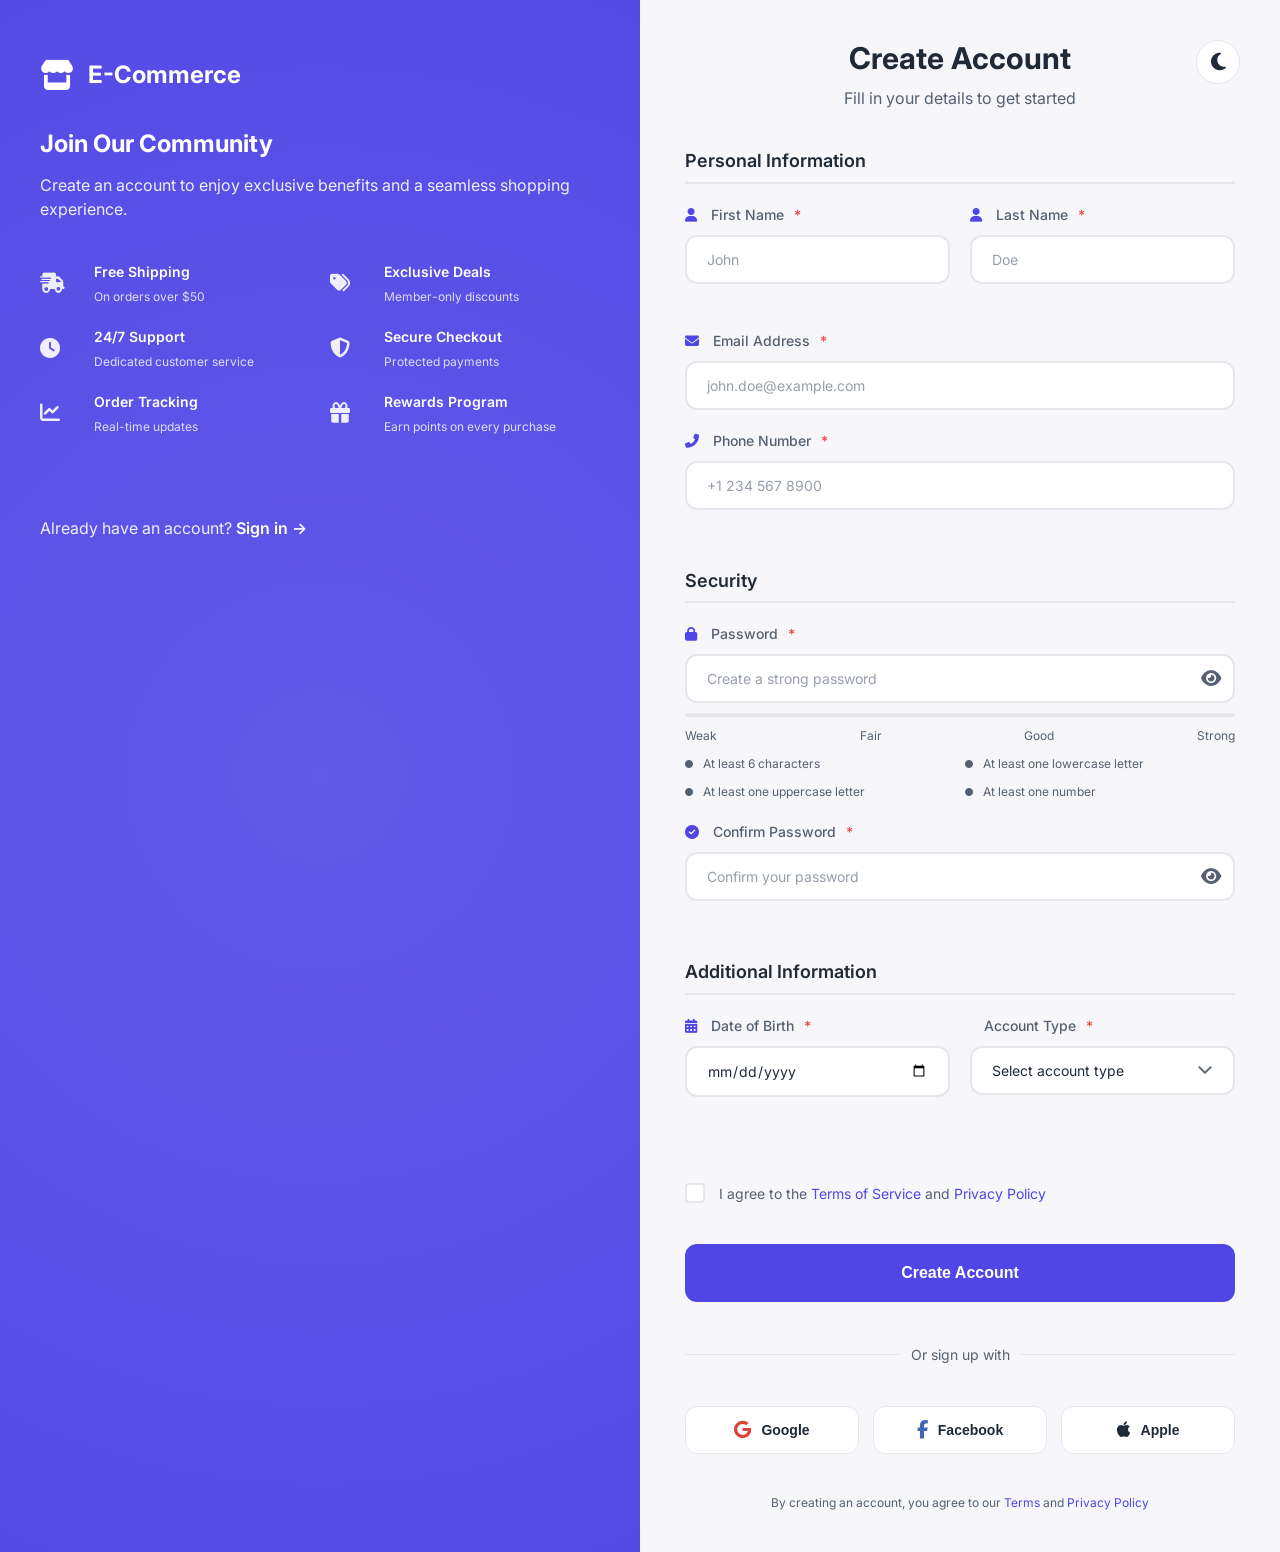
==== FrontEnd/register.html @ 22abdd6b "create register page" ====
<!doctype html>
<html lang="en">
  <head>
    <meta charset="UTF-8" />
    <meta name="viewport" content="width=device-width, initial-scale=1.0" />
    <meta
      name="description"
      content="Create your account - E-Commerce Platform"
    />
    <meta
      name="theme-color"
      content="#4f46e5"
      media="(prefers-color-scheme: light)"
    />
    <meta
      name="theme-color"
      content="#0b1220"
      media="(prefers-color-scheme: dark)"
    />
    <title>Create Account | E-Commerce Platform</title>
    <link rel="stylesheet" href="css/normalize.css" />
    <link rel="stylesheet" href="css/register.css" />
    <link
      href="https://fonts.googleapis.com/css2?family=Inter:wght@300;400;500;600;700;800&display=swap"
      rel="stylesheet"
    />
    <link
      rel="stylesheet"
      href="https://cdnjs.cloudflare.com/ajax/libs/font-awesome/6.4.0/css/all.min.css"
    />

    <!-- Prevent flash of incorrect theme -->
    <script>
      (function () {
        const savedTheme = localStorage.getItem("theme");
        if (savedTheme === "dark") {
          document.documentElement.setAttribute("data-theme", "dark");
        } else if (savedTheme === "light") {
          document.documentElement.removeAttribute("data-theme");
        } else if (window.matchMedia("(prefers-color-scheme: dark)").matches) {
          document.documentElement.setAttribute("data-theme", "dark");
        }
      })();
    </script>
  </head>
  <body>
    <!-- Main Container -->
    <main class="register-container">
      <!-- Hero Section (Left Side) -->
      <section class="register-hero" aria-label="Registration Benefits">
        <div class="hero-content">
          <div class="brand">
            <i class="fas fa-store" aria-hidden="true"></i>
            <h1>E-Commerce</h1>
          </div>

          <article class="benefits">
            <h2>Join Our Community</h2>
            <p>
              Create an account to enjoy exclusive benefits and a seamless
              shopping experience.
            </p>

            <ul class="benefits-list">
              <li>
                <i class="fas fa-truck-fast" aria-hidden="true"></i>
                <div>
                  <strong>Free Shipping</strong>
                  <span>On orders over $50</span>
                </div>
              </li>
              <li>
                <i class="fas fa-tags" aria-hidden="true"></i>
                <div>
                  <strong>Exclusive Deals</strong>
                  <span>Member-only discounts</span>
                </div>
              </li>
              <li>
                <i class="fas fa-clock" aria-hidden="true"></i>
                <div>
                  <strong>24/7 Support</strong>
                  <span>Dedicated customer service</span>
                </div>
              </li>
              <li>
                <i class="fas fa-shield-alt" aria-hidden="true"></i>
                <div>
                  <strong>Secure Checkout</strong>
                  <span>Protected payments</span>
                </div>
              </li>
              <li>
                <i class="fas fa-chart-line" aria-hidden="true"></i>
                <div>
                  <strong>Order Tracking</strong>
                  <span>Real-time updates</span>
                </div>
              </li>
              <li>
                <i class="fas fa-gift" aria-hidden="true"></i>
                <div>
                  <strong>Rewards Program</strong>
                  <span>Earn points on every purchase</span>
                </div>
              </li>
            </ul>
          </article>

          <footer class="hero-footer">
            <p>Already have an account? <a href="index.html">Sign in →</a></p>
          </footer>
        </div>
      </section>

      <!-- Registration Form Section (Right Side) -->
      <section class="register-form-section" aria-label="Registration Form">
        <!-- Theme Toggle Button -->
        <div class="theme-toggle">
          <button
            class="theme-btn"
            id="themeToggle"
            aria-label="Toggle dark mode"
          >
            <i class="fas fa-moon" id="themeIcon"></i>
          </button>
        </div>

        <div class="form-container">
          <header class="form-header">
            <h2>Create Account</h2>
            <p>Fill in your details to get started</p>
          </header>

          <form id="registerForm" class="register-form" novalidate>
            <!-- Personal Information Fieldset -->
            <fieldset class="form-fieldset">
              <legend>Personal Information</legend>

              <div class="form-row">
                <div class="form-group">
                  <label for="firstName">
                    <i class="fas fa-user" aria-hidden="true"></i>
                    First Name
                    <span class="required-star">*</span>
                  </label>
                  <input
                    type="text"
                    id="firstName"
                    name="firstName"
                    placeholder="John"
                    autocomplete="given-name"
                    required
                  />
                  <span class="error-message" id="firstNameError"></span>
                </div>

                <div class="form-group">
                  <label for="lastName">
                    <i class="fas fa-user" aria-hidden="true"></i>
                    Last Name
                    <span class="required-star">*</span>
                  </label>
                  <input
                    type="text"
                    id="lastName"
                    name="lastName"
                    placeholder="Doe"
                    autocomplete="family-name"
                    required
                  />
                  <span class="error-message" id="lastNameError"></span>
                </div>
              </div>

              <div class="form-group">
                <label for="email">
                  <i class="fas fa-envelope" aria-hidden="true"></i>
                  Email Address
                  <span class="required-star">*</span>
                </label>
                <input
                  type="email"
                  id="email"
                  name="email"
                  placeholder="john.doe@example.com"
                  autocomplete="email"
                  required
                />
                <span class="error-message" id="emailError"></span>
              </div>

              <div class="form-group">
                <label for="phone">
                  <i class="fas fa-phone-alt" aria-hidden="true"></i>
                  Phone Number
                  <span class="required-star">*</span>
                </label>
                <input
                  type="tel"
                  id="phone"
                  name="phone"
                  placeholder="+1 234 567 8900"
                  autocomplete="tel"
                  required
                />
                <span class="error-message" id="phoneError"></span>
              </div>
            </fieldset>

            <!-- Security Fieldset -->
            <fieldset class="form-fieldset">
              <legend>Security</legend>

              <div class="form-group">
                <label for="password">
                  <i class="fas fa-lock" aria-hidden="true"></i>
                  Password
                  <span class="required-star">*</span>
                </label>
                <div class="input-wrapper">
                  <input
                    type="password"
                    id="password"
                    name="password"
                    placeholder="Create a strong password"
                    autocomplete="new-password"
                    required
                  />
                  <button
                    type="button"
                    class="toggle-password"
                    data-target="password"
                    aria-label="Toggle password visibility"
                  >
                    <i class="fas fa-eye"></i>
                  </button>
                </div>
                <span class="error-message" id="passwordError"></span>

                <!-- Password Strength Meter -->
                <div class="password-strength" id="passwordStrength">
                  <div class="strength-meter">
                    <div class="strength-bar" id="strengthBar"></div>
                  </div>
                  <div class="strength-labels">
                    <span>Weak</span>
                    <span>Fair</span>
                    <span>Good</span>
                    <span>Strong</span>
                  </div>
                </div>

                <!-- Password Requirements -->
                <ul class="password-requirements">
                  <li id="reqLength">
                    <i class="fas fa-circle"></i>
                    <span>At least 6 characters</span>
                  </li>
                  <li id="reqLowercase">
                    <i class="fas fa-circle"></i>
                    <span>At least one lowercase letter</span>
                  </li>
                  <li id="reqUppercase">
                    <i class="fas fa-circle"></i>
                    <span>At least one uppercase letter</span>
                  </li>
                  <li id="reqNumber">
                    <i class="fas fa-circle"></i>
                    <span>At least one number</span>
                  </li>
                </ul>
              </div>

              <div class="form-group">
                <label for="confirmPassword">
                  <i class="fas fa-check-circle" aria-hidden="true"></i>
                  Confirm Password
                  <span class="required-star">*</span>
                </label>
                <div class="input-wrapper">
                  <input
                    type="password"
                    id="confirmPassword"
                    name="confirmPassword"
                    placeholder="Confirm your password"
                    autocomplete="off"
                    required
                  />
                  <button
                    type="button"
                    class="toggle-password"
                    data-target="confirmPassword"
                    aria-label="Toggle password visibility"
                  >
                    <i class="fas fa-eye"></i>
                  </button>
                </div>
                <span class="error-message" id="confirmPasswordError"></span>
              </div>
            </fieldset>

            <!-- Additional Information Fieldset -->
            <fieldset class="form-fieldset">
              <legend>Additional Information</legend>

              <div class="form-row">
                <div class="form-group">
                  <label for="dateOfBirth">
                    <i class="fas fa-calendar-alt" aria-hidden="true"></i>
                    Date of Birth
                    <span class="required-star">*</span>
                  </label>
                  <input
                    type="date"
                    id="dateOfBirth"
                    name="dateOfBirth"
                    required
                  />
                  <span class="error-message" id="dateOfBirthError"></span>
                </div>

                <div class="form-group">
                  <label for="role">
                    <i class="fas fa-badge" aria-hidden="true"></i>
                    Account Type
                    <span class="required-star">*</span>
                  </label>
                  <select id="role" name="role" required>
                    <option value="" disabled selected>
                      Select account type
                    </option>
                    <option value="Customer">👤 Customer</option>
                    <option value="Seller">🏪 Seller</option>
                  </select>
                  <span class="error-message" id="roleError"></span>
                </div>
              </div>
            </fieldset>

            <!-- Terms and Conditions -->
            <div class="terms-group">
              <label class="checkbox-label">
                <input type="checkbox" id="termsCheckbox" required />
                <span class="checkmark"></span>
                <span
                  >I agree to the
                  <a href="#" target="_blank">Terms of Service</a> and
                  <a href="#" target="_blank">Privacy Policy</a></span
                >
              </label>
              <span class="error-message" id="termsError"></span>
            </div>

            <!-- Submit Button -->
            <button type="submit" class="register-btn" id="registerBtn">
              <span class="btn-text">Create Account</span>
              <span class="btn-loader" style="display: none">
                <i class="fas fa-spinner fa-spin"></i>
              </span>
            </button>
          </form>

          <!-- Social Registration -->
          <div class="social-registration">
            <div class="divider">
              <span>Or sign up with</span>
            </div>
            <div class="social-buttons">
              <button
                type="button"
                class="social-btn google-btn"
                aria-label="Sign up with Google"
              >
                <i class="fab fa-google"></i>
                Google
              </button>
              <button
                type="button"
                class="social-btn facebook-btn"
                aria-label="Sign up with Facebook"
              >
                <i class="fab fa-facebook-f"></i>
                Facebook
              </button>
              <button
                type="button"
                class="social-btn apple-btn"
                aria-label="Sign up with Apple"
              >
                <i class="fab fa-apple"></i>
                Apple
              </button>
            </div>
          </div>

          <footer class="form-footer">
            <p>
              By creating an account, you agree to our <a href="#">Terms</a> and
              <a href="#">Privacy Policy</a>
            </p>
          </footer>
        </div>
      </section>
    </main>

    <!-- Toast Notification -->
    <div class="toast" id="toast" role="alert" aria-live="polite">
      <div class="toast-content">
        <i class="fas" aria-hidden="true"></i>
        <span id="toastMessage"></span>
      </div>
    </div>

    <!-- JavaScript Files -->
    <script type="module" src="js/components/register.js"></script>
    <script type="module" src="js/main.js"></script>
  </body>
</html>
---- FrontEnd/css/register.css ----
:root {
  /* Palette */
  --bg: #f7f7fb; /* Page background */
  --card: #ffffff; /* Card/surface background */
  --text: #1f2937; /* Primary text */
  --muted: #556072; /* Secondary text */
  --accent: #4f46e5; /* Brand/link accent (indigo) */
  --accent-2: #22c55e; /* Secondary accent (green) */
  --line: #e5e7eb; /* Hairline borders */
  /* Shape & depth */
  --radius: 16px; /* Global corner rounding */
  --shadow: 0 10px 30px rgba(0, 0, 0, 0.08); /* Soft elevation */
  /* Spacing scale */
  --space-1: 6px;
  --space-2: 10px;
  --space-3: 14px;
  --space-4: 20px;
  --space-5: 28px;
  --space-6: 40px;
  /* Layout cap */
  --maxw: 1100px; /* Readable line length */
  /* Typography */
  --font-family:
    "Inter", -apple-system, BlinkMacSystemFont, "Segoe UI", sans-serif;
  --font-size-xs: 0.75rem;
  --font-size-sm: 0.875rem;
  --font-size-base: 1rem;
  --font-size-lg: 1.125rem;
  --font-size-xl: 1.25rem;
  --font-size-2xl: 1.5rem;
  --font-size-3xl: 1.875rem;
  --font-size-4xl: 2.25rem;
  /* Transitions */
  --transition-fast: 150ms ease-in-out;
  --transition-base: 300ms ease-in-out;
  --transition-slow: 500ms ease-in-out;
  /* Z-indices */
  --z-dropdown: 1000;
  --z-sticky: 1020;
  --z-fixed: 1030;
  --z-modal: 1050;
  --z-toast: 1080;
}

:root[data-theme=dark] {
  /* Palette */
  --bg: #0b1220; /* Page background */
  --card: #0f172a; /* Card/surface background */
  --text: #e5e7eb; /* Primary text */
  --muted: #9ca3af; /* Secondary text */
  --accent: #8b93f9; /* Brand/link accent (indigo) */
  --accent-2: #34d399; /* Secondary accent (green) */
  --line: #1f2a44; /* Hairline borders */
  /* Shape & depth */
  --shadow: none; /* Reduce glow on dark surfaces */
}

:root {
  /* Palette */
  --bg: #f7f7fb; /* Page background */
  --card: #ffffff; /* Card/surface background */
  --text: #1f2937; /* Primary text */
  --muted: #556072; /* Secondary text */
  --accent: #4f46e5; /* Brand/link accent (indigo) */
  --accent-2: #22c55e; /* Secondary accent (green) */
  --line: #e5e7eb; /* Hairline borders */
  /* Shape & depth */
  --radius: 16px; /* Global corner rounding */
  --shadow: 0 10px 30px rgba(0, 0, 0, 0.08); /* Soft elevation */
  /* Spacing scale */
  --space-1: 6px;
  --space-2: 10px;
  --space-3: 14px;
  --space-4: 20px;
  --space-5: 28px;
  --space-6: 40px;
  /* Layout cap */
  --maxw: 1100px; /* Readable line length */
  /* Typography */
  --font-family:
    "Inter", -apple-system, BlinkMacSystemFont, "Segoe UI", sans-serif;
  --font-size-xs: 0.75rem;
  --font-size-sm: 0.875rem;
  --font-size-base: 1rem;
  --font-size-lg: 1.125rem;
  --font-size-xl: 1.25rem;
  --font-size-2xl: 1.5rem;
  --font-size-3xl: 1.875rem;
  --font-size-4xl: 2.25rem;
  /* Transitions */
  --transition-fast: 150ms ease-in-out;
  --transition-base: 300ms ease-in-out;
  --transition-slow: 500ms ease-in-out;
  /* Z-indices */
  --z-dropdown: 1000;
  --z-sticky: 1020;
  --z-fixed: 1030;
  --z-modal: 1050;
  --z-toast: 1080;
}

:root[data-theme=dark] {
  /* Palette */
  --bg: #0b1220; /* Page background */
  --card: #0f172a; /* Card/surface background */
  --text: #e5e7eb; /* Primary text */
  --muted: #9ca3af; /* Secondary text */
  --accent: #8b93f9; /* Brand/link accent (indigo) */
  --accent-2: #34d399; /* Secondary accent (green) */
  --line: #1f2a44; /* Hairline borders */
  /* Shape & depth */
  --shadow: none; /* Reduce glow on dark surfaces */
}

* {
  margin: 0;
  padding: 0;
  box-sizing: border-box;
}

html {
  font-size: 16px;
  scroll-behavior: smooth;
}

body {
  font-family: var(--font-family);
  font-size: var(--font-size-base);
  line-height: 1.5;
  background: var(--bg);
  color: var(--text);
  transition: background var(--transition-base), color var(--transition-base);
}

:focus-visible {
  outline: 2px solid var(--accent);
  outline-offset: 2px;
  border-radius: calc(var(--radius) * 0.25);
}

::selection {
  background: rgba(var(--accent), 0.2);
  color: var(--accent);
}

::-moz-selection {
  background: rgba(var(--accent), 0.2);
  color: var(--accent);
}

::-webkit-scrollbar {
  width: 10px;
  height: 10px;
}

::-webkit-scrollbar-track {
  background: var(--line);
}

::-webkit-scrollbar-thumb {
  background: var(--muted);
  border-radius: 9999px;
}
::-webkit-scrollbar-thumb:hover {
  filter: brightness(0.9);
}

.container {
  max-width: var(--maxw);
  margin: 0 auto;
  padding: 0 var(--space-4);
}

.text-center {
  text-align: center;
}

.text-left {
  text-align: left;
}

.text-right {
  text-align: right;
}

.mt-1 {
  margin-top: calc(var(--space-4) * 1);
}

.mb-1 {
  margin-bottom: calc(var(--space-4) * 1);
}

.ml-1 {
  margin-left: calc(var(--space-4) * 1);
}

.mr-1 {
  margin-right: calc(var(--space-4) * 1);
}

.mx-1 {
  margin-left: calc(var(--space-4) * 1);
  margin-right: calc(var(--space-4) * 1);
}

.my-1 {
  margin-top: calc(var(--space-4) * 1);
  margin-bottom: calc(var(--space-4) * 1);
}

.mt-2 {
  margin-top: calc(var(--space-4) * 2);
}

.mb-2 {
  margin-bottom: calc(var(--space-4) * 2);
}

.ml-2 {
  margin-left: calc(var(--space-4) * 2);
}

.mr-2 {
  margin-right: calc(var(--space-4) * 2);
}

.mx-2 {
  margin-left: calc(var(--space-4) * 2);
  margin-right: calc(var(--space-4) * 2);
}

.my-2 {
  margin-top: calc(var(--space-4) * 2);
  margin-bottom: calc(var(--space-4) * 2);
}

.mt-3 {
  margin-top: calc(var(--space-4) * 3);
}

.mb-3 {
  margin-bottom: calc(var(--space-4) * 3);
}

.ml-3 {
  margin-left: calc(var(--space-4) * 3);
}

.mr-3 {
  margin-right: calc(var(--space-4) * 3);
}

.mx-3 {
  margin-left: calc(var(--space-4) * 3);
  margin-right: calc(var(--space-4) * 3);
}

.my-3 {
  margin-top: calc(var(--space-4) * 3);
  margin-bottom: calc(var(--space-4) * 3);
}

.mt-4 {
  margin-top: calc(var(--space-4) * 4);
}

.mb-4 {
  margin-bottom: calc(var(--space-4) * 4);
}

.ml-4 {
  margin-left: calc(var(--space-4) * 4);
}

.mr-4 {
  margin-right: calc(var(--space-4) * 4);
}

.mx-4 {
  margin-left: calc(var(--space-4) * 4);
  margin-right: calc(var(--space-4) * 4);
}

.my-4 {
  margin-top: calc(var(--space-4) * 4);
  margin-bottom: calc(var(--space-4) * 4);
}

.mt-5 {
  margin-top: calc(var(--space-4) * 5);
}

.mb-5 {
  margin-bottom: calc(var(--space-4) * 5);
}

.ml-5 {
  margin-left: calc(var(--space-4) * 5);
}

.mr-5 {
  margin-right: calc(var(--space-4) * 5);
}

.mx-5 {
  margin-left: calc(var(--space-4) * 5);
  margin-right: calc(var(--space-4) * 5);
}

.my-5 {
  margin-top: calc(var(--space-4) * 5);
  margin-bottom: calc(var(--space-4) * 5);
}

.mt-6 {
  margin-top: calc(var(--space-4) * 6);
}

.mb-6 {
  margin-bottom: calc(var(--space-4) * 6);
}

.ml-6 {
  margin-left: calc(var(--space-4) * 6);
}

.mr-6 {
  margin-right: calc(var(--space-4) * 6);
}

.mx-6 {
  margin-left: calc(var(--space-4) * 6);
  margin-right: calc(var(--space-4) * 6);
}

.my-6 {
  margin-top: calc(var(--space-4) * 6);
  margin-bottom: calc(var(--space-4) * 6);
}

.mt-8 {
  margin-top: calc(var(--space-4) * 8);
}

.mb-8 {
  margin-bottom: calc(var(--space-4) * 8);
}

.ml-8 {
  margin-left: calc(var(--space-4) * 8);
}

.mr-8 {
  margin-right: calc(var(--space-4) * 8);
}

.mx-8 {
  margin-left: calc(var(--space-4) * 8);
  margin-right: calc(var(--space-4) * 8);
}

.my-8 {
  margin-top: calc(var(--space-4) * 8);
  margin-bottom: calc(var(--space-4) * 8);
}

.mt-10 {
  margin-top: calc(var(--space-4) * 10);
}

.mb-10 {
  margin-bottom: calc(var(--space-4) * 10);
}

.ml-10 {
  margin-left: calc(var(--space-4) * 10);
}

.mr-10 {
  margin-right: calc(var(--space-4) * 10);
}

.mx-10 {
  margin-left: calc(var(--space-4) * 10);
  margin-right: calc(var(--space-4) * 10);
}

.my-10 {
  margin-top: calc(var(--space-4) * 10);
  margin-bottom: calc(var(--space-4) * 10);
}

.mt-12 {
  margin-top: calc(var(--space-4) * 12);
}

.mb-12 {
  margin-bottom: calc(var(--space-4) * 12);
}

.ml-12 {
  margin-left: calc(var(--space-4) * 12);
}

.mr-12 {
  margin-right: calc(var(--space-4) * 12);
}

.mx-12 {
  margin-left: calc(var(--space-4) * 12);
  margin-right: calc(var(--space-4) * 12);
}

.my-12 {
  margin-top: calc(var(--space-4) * 12);
  margin-bottom: calc(var(--space-4) * 12);
}

.pt-1 {
  padding-top: calc(var(--space-4) * 1);
}

.pb-1 {
  padding-bottom: calc(var(--space-4) * 1);
}

.pl-1 {
  padding-left: calc(var(--space-4) * 1);
}

.pr-1 {
  padding-right: calc(var(--space-4) * 1);
}

.px-1 {
  padding-left: calc(var(--space-4) * 1);
  padding-right: calc(var(--space-4) * 1);
}

.py-1 {
  padding-top: calc(var(--space-4) * 1);
  padding-bottom: calc(var(--space-4) * 1);
}

.pt-2 {
  padding-top: calc(var(--space-4) * 2);
}

.pb-2 {
  padding-bottom: calc(var(--space-4) * 2);
}

.pl-2 {
  padding-left: calc(var(--space-4) * 2);
}

.pr-2 {
  padding-right: calc(var(--space-4) * 2);
}

.px-2 {
  padding-left: calc(var(--space-4) * 2);
  padding-right: calc(var(--space-4) * 2);
}

.py-2 {
  padding-top: calc(var(--space-4) * 2);
  padding-bottom: calc(var(--space-4) * 2);
}

.pt-3 {
  padding-top: calc(var(--space-4) * 3);
}

.pb-3 {
  padding-bottom: calc(var(--space-4) * 3);
}

.pl-3 {
  padding-left: calc(var(--space-4) * 3);
}

.pr-3 {
  padding-right: calc(var(--space-4) * 3);
}

.px-3 {
  padding-left: calc(var(--space-4) * 3);
  padding-right: calc(var(--space-4) * 3);
}

.py-3 {
  padding-top: calc(var(--space-4) * 3);
  padding-bottom: calc(var(--space-4) * 3);
}

.pt-4 {
  padding-top: calc(var(--space-4) * 4);
}

.pb-4 {
  padding-bottom: calc(var(--space-4) * 4);
}

.pl-4 {
  padding-left: calc(var(--space-4) * 4);
}

.pr-4 {
  padding-right: calc(var(--space-4) * 4);
}

.px-4 {
  padding-left: calc(var(--space-4) * 4);
  padding-right: calc(var(--space-4) * 4);
}

.py-4 {
  padding-top: calc(var(--space-4) * 4);
  padding-bottom: calc(var(--space-4) * 4);
}

.pt-5 {
  padding-top: calc(var(--space-4) * 5);
}

.pb-5 {
  padding-bottom: calc(var(--space-4) * 5);
}

.pl-5 {
  padding-left: calc(var(--space-4) * 5);
}

.pr-5 {
  padding-right: calc(var(--space-4) * 5);
}

.px-5 {
  padding-left: calc(var(--space-4) * 5);
  padding-right: calc(var(--space-4) * 5);
}

.py-5 {
  padding-top: calc(var(--space-4) * 5);
  padding-bottom: calc(var(--space-4) * 5);
}

.pt-6 {
  padding-top: calc(var(--space-4) * 6);
}

.pb-6 {
  padding-bottom: calc(var(--space-4) * 6);
}

.pl-6 {
  padding-left: calc(var(--space-4) * 6);
}

.pr-6 {
  padding-right: calc(var(--space-4) * 6);
}

.px-6 {
  padding-left: calc(var(--space-4) * 6);
  padding-right: calc(var(--space-4) * 6);
}

.py-6 {
  padding-top: calc(var(--space-4) * 6);
  padding-bottom: calc(var(--space-4) * 6);
}

.pt-8 {
  padding-top: calc(var(--space-4) * 8);
}

.pb-8 {
  padding-bottom: calc(var(--space-4) * 8);
}

.pl-8 {
  padding-left: calc(var(--space-4) * 8);
}

.pr-8 {
  padding-right: calc(var(--space-4) * 8);
}

.px-8 {
  padding-left: calc(var(--space-4) * 8);
  padding-right: calc(var(--space-4) * 8);
}

.py-8 {
  padding-top: calc(var(--space-4) * 8);
  padding-bottom: calc(var(--space-4) * 8);
}

.pt-10 {
  padding-top: calc(var(--space-4) * 10);
}

.pb-10 {
  padding-bottom: calc(var(--space-4) * 10);
}

.pl-10 {
  padding-left: calc(var(--space-4) * 10);
}

.pr-10 {
  padding-right: calc(var(--space-4) * 10);
}

.px-10 {
  padding-left: calc(var(--space-4) * 10);
  padding-right: calc(var(--space-4) * 10);
}

.py-10 {
  padding-top: calc(var(--space-4) * 10);
  padding-bottom: calc(var(--space-4) * 10);
}

.pt-12 {
  padding-top: calc(var(--space-4) * 12);
}

.pb-12 {
  padding-bottom: calc(var(--space-4) * 12);
}

.pl-12 {
  padding-left: calc(var(--space-4) * 12);
}

.pr-12 {
  padding-right: calc(var(--space-4) * 12);
}

.px-12 {
  padding-left: calc(var(--space-4) * 12);
  padding-right: calc(var(--space-4) * 12);
}

.py-12 {
  padding-top: calc(var(--space-4) * 12);
  padding-bottom: calc(var(--space-4) * 12);
}

.hidden {
  display: none;
}

.visible {
  display: block;
}

.flex {
  display: flex;
}

.grid {
  display: grid;
}

@media (max-width: 767px) {
  .hide-mobile {
    display: none;
  }
}
@media (min-width: 768px) and (max-width: 1023px) {
  .hide-tablet {
    display: none;
  }
}
@media (min-width: 1024px) {
  .hide-desktop {
    display: none;
  }
}
* {
  transition: background-color var(--transition-base), color var(--transition-base), border-color var(--transition-base), box-shadow var(--transition-base);
}

:root {
  /* Palette */
  --bg: #f7f7fb; /* Page background */
  --card: #ffffff; /* Card/surface background */
  --text: #1f2937; /* Primary text */
  --muted: #556072; /* Secondary text */
  --accent: #4f46e5; /* Brand/link accent (indigo) */
  --accent-2: #22c55e; /* Secondary accent (green) */
  --line: #e5e7eb; /* Hairline borders */
  /* Shape & depth */
  --radius: 16px; /* Global corner rounding */
  --shadow: 0 10px 30px rgba(0, 0, 0, 0.08); /* Soft elevation */
  /* Spacing scale */
  --space-1: 6px;
  --space-2: 10px;
  --space-3: 14px;
  --space-4: 20px;
  --space-5: 28px;
  --space-6: 40px;
  /* Layout cap */
  --maxw: 1100px; /* Readable line length */
  /* Typography */
  --font-family:
    "Inter", -apple-system, BlinkMacSystemFont, "Segoe UI", sans-serif;
  --font-size-xs: 0.75rem;
  --font-size-sm: 0.875rem;
  --font-size-base: 1rem;
  --font-size-lg: 1.125rem;
  --font-size-xl: 1.25rem;
  --font-size-2xl: 1.5rem;
  --font-size-3xl: 1.875rem;
  --font-size-4xl: 2.25rem;
  /* Transitions */
  --transition-fast: 150ms ease-in-out;
  --transition-base: 300ms ease-in-out;
  --transition-slow: 500ms ease-in-out;
  /* Z-indices */
  --z-dropdown: 1000;
  --z-sticky: 1020;
  --z-fixed: 1030;
  --z-modal: 1050;
  --z-toast: 1080;
}

:root[data-theme=dark] {
  /* Palette */
  --bg: #0b1220; /* Page background */
  --card: #0f172a; /* Card/surface background */
  --text: #e5e7eb; /* Primary text */
  --muted: #9ca3af; /* Secondary text */
  --accent: #8b93f9; /* Brand/link accent (indigo) */
  --accent-2: #34d399; /* Secondary accent (green) */
  --line: #1f2a44; /* Hairline borders */
  /* Shape & depth */
  --shadow: none; /* Reduce glow on dark surfaces */
}

/* Hides the eye icon in Microsoft Edge and IE */
input[type=password]::-ms-reveal,
input[type=password]::-ms-clear {
  display: none;
}

/* Hides native toggle indicators in certain WebKit/Blink implementations */
input[type=password]::-webkit-contacts-auto-fill-button,
input[type=password]::-webkit-credentials-auto-fill-button {
  display: none !important;
}

.register-container {
  min-height: 100vh;
  display: flex;
  flex-direction: row;
  justify-content: space-between;
  align-items: stretch;
  gap: 0;
  flex-wrap: nowrap;
  position: relative;
  overflow: hidden;
}
@media (max-width: 767px) {
  .register-container {
    flex-direction: column;
  }
}

.register-hero {
  flex: 1;
  background: var(--accent);
  padding: calc(var(--space-4) * 3) calc(var(--space-4) * 2);
  display: flex;
  flex-direction: column;
  justify-content: space-between;
  align-items: flex-start;
  gap: calc(var(--space-4) * 2);
  flex-wrap: nowrap;
  position: relative;
  overflow: hidden;
  color: #ffffff;
}
@media (max-width: 767px) {
  .register-hero {
    padding: calc(var(--space-4) * 2) var(--space-6);
    min-height: 50vh;
  }
}
.register-hero::before {
  content: "";
  position: absolute;
  top: -50%;
  right: -50%;
  width: 200%;
  height: 200%;
  background: radial-gradient(circle, rgba(255, 255, 255, 0.1) 0%, transparent 70%);
  animation: rotate 20s linear infinite;
}

@keyframes rotate {
  from {
    transform: rotate(0deg);
  }
  to {
    transform: rotate(360deg);
  }
}
.hero-content {
  position: relative;
  z-index: 1;
  width: 100%;
}

.brand {
  display: flex;
  flex-direction: row;
  justify-content: flex-start;
  align-items: center;
  gap: var(--space-3);
  flex-wrap: nowrap;
  margin-bottom: calc(var(--space-4) * 2);
}
.brand i {
  font-size: var(--font-size-3xl);
  color: #ffffff;
}
.brand h1 {
  font-size: var(--font-size-2xl);
  font-weight: 700;
  color: #ffffff;
  line-height: 1.2;
}

.benefits {
  margin-bottom: calc(var(--space-4) * 2);
}
.benefits h2 {
  font-size: var(--font-size-2xl);
  font-weight: 700;
  color: #ffffff;
  line-height: 1.2;
  margin-bottom: var(--space-3);
}
.benefits > p {
  font-size: var(--font-size-base);
  font-weight: 400;
  color: rgba(255, 255, 255, 0.9);
  line-height: 1.5;
  margin-bottom: var(--space-6);
}

.benefits-list {
  list-style: none;
  display: grid;
  grid-template-columns: repeat(2, 1fr);
  gap: var(--space-4);
}
@media (max-width: 767px) {
  .benefits-list {
    display: grid;
    grid-template-columns: repeat(1, 1fr);
    gap: var(--space-3);
  }
}
.benefits-list li {
  display: flex;
  flex-direction: row;
  justify-content: flex-start;
  align-items: center;
  gap: var(--space-3);
  flex-wrap: nowrap;
}
.benefits-list li i {
  font-size: var(--font-size-xl);
  color: rgba(255, 255, 255, 0.9);
  width: calc(var(--space-4) * 2);
}
.benefits-list li div {
  display: flex;
  flex-direction: column;
  justify-content: center;
  align-items: flex-start;
  gap: var(--space-1);
  flex-wrap: nowrap;
}
.benefits-list li div strong {
  font-size: var(--font-size-sm);
  font-weight: 600;
  color: #ffffff;
  line-height: 1.5;
}
.benefits-list li div span {
  font-size: var(--font-size-xs);
  font-weight: 400;
  color: rgba(255, 255, 255, 0.8);
  line-height: 1.5;
}

.hero-footer {
  margin-top: auto;
  padding-top: calc(var(--space-4) * 2);
  width: 100%;
}
.hero-footer p {
  font-size: var(--font-size-base);
  font-weight: 400;
  color: rgba(255, 255, 255, 0.9);
  line-height: 1.5;
}
.hero-footer p a {
  color: #ffffff;
  font-weight: 600;
  text-decoration: none;
  transition: opacity var(--transition-fast);
}
.hero-footer p a:hover {
  opacity: 0.8;
  text-decoration: underline;
}

.register-form-section {
  flex: 1;
  display: flex;
  flex-direction: column;
  justify-content: center;
  align-items: center;
  gap: 0;
  flex-wrap: nowrap;
  padding: calc(var(--space-4) * 2);
  background: var(--bg);
  overflow-y: auto;
}
@media (max-width: 767px) {
  .register-form-section {
    padding: var(--space-6);
  }
}

.form-container {
  max-width: 550px;
  width: 100%;
  margin: 0 auto;
}

.form-header {
  text-align: center;
  margin-bottom: calc(var(--space-4) * 2);
}
.form-header h2 {
  font-size: var(--font-size-3xl);
  font-weight: 700;
  color: var(--text);
  line-height: 1.2;
  margin-bottom: var(--space-2);
}
.form-header p {
  font-size: var(--font-size-base);
  font-weight: 400;
  color: var(--muted);
  line-height: 1.5;
}

.theme-toggle {
  position: absolute;
  top: var(--space-6);
  right: var(--space-6);
}
@media (max-width: 767px) {
  .theme-toggle {
    top: var(--space-4);
    right: var(--space-4);
  }
}

.theme-btn {
  background: var(--card);
  border: 1px solid var(--line);
  border-radius: 9999px;
  width: 44px;
  height: 44px;
  cursor: pointer;
  display: flex;
  align-items: center;
  justify-content: center;
  transition: all var(--transition-base);
  color: var(--text);
}
.theme-btn i {
  font-size: var(--font-size-xl);
  transition: all var(--transition-base);
}
.theme-btn:hover {
  transform: scale(1.05);
  border-color: var(--accent);
  color: var(--accent);
}

.register-form {
  width: 100%;
}

.form-fieldset {
  border: none;
  margin: 0;
  padding: 0;
  margin-bottom: var(--space-6);
}
.form-fieldset legend {
  font-size: var(--font-size-lg);
  font-weight: 600;
  color: var(--text);
  line-height: 1.2;
  margin-bottom: var(--space-4);
  padding-bottom: var(--space-2);
  border-bottom: 2px solid var(--line);
  width: 100%;
}

.form-row {
  display: grid;
  grid-template-columns: repeat(2, 1fr);
  gap: var(--space-4);
  margin-bottom: var(--space-4);
}
@media (max-width: 767px) {
  .form-row {
    display: grid;
    grid-template-columns: repeat(1, 1fr);
    gap: var(--space-4);
  }
}

.form-group {
  margin-bottom: var(--space-4);
}
.form-group label {
  font-size: var(--font-size-sm);
  font-weight: 500;
  color: var(--muted);
  line-height: 1.5;
  display: block;
  margin-bottom: var(--space-2);
}
.form-group label i {
  margin-right: var(--space-2);
  color: var(--accent);
}
.form-group label .required-star {
  color: #ef4444;
  margin-left: var(--space-1);
}
.form-group input, .form-group select {
  width: 100%;
  padding: var(--space-3) var(--space-4);
  border: 2px solid var(--line);
  border-radius: calc(var(--radius) * 0.75);
  font-size: var(--font-size-sm);
  font-family: var(--font-family);
  transition: all var(--transition-base);
  background: var(--card);
  color: var(--text);
}
.form-group input:focus, .form-group select:focus {
  outline: none;
  border-color: var(--accent);
  box-shadow: 0 0 0 3px rgba(var(--accent), 0.1);
}
.form-group input::placeholder, .form-group select::placeholder {
  color: var(--muted);
  opacity: 0.6;
}
.form-group input.error, .form-group select.error {
  border-color: #ef4444;
}
.form-group input.error:focus, .form-group select.error:focus {
  box-shadow: 0 0 0 3px rgba(239, 68, 68, 0.1);
}
.form-group input:disabled, .form-group select:disabled {
  background: var(--bg);
  cursor: not-allowed;
}
.form-group select {
  cursor: pointer;
  appearance: none;
  background-image: url("data:image/svg+xml,%3Csvg xmlns='http://www.w3.org/2000/svg' fill='none' viewBox='0 0 20 20'%3E%3Cpath stroke='%236b7280' stroke-linecap='round' stroke-linejoin='round' stroke-width='1.5' d='M6 8l4 4 4-4'/%3E%3C/svg%3E");
  background-repeat: no-repeat;
  background-position: right var(--space-3) center;
  background-size: var(--space-5);
}
.form-group .error-message {
  display: block;
  margin-top: var(--space-1);
  font-size: var(--font-size-xs);
  color: #ef4444;
}

.input-wrapper {
  position: relative;
}
.input-wrapper input {
  padding-right: calc(var(--space-4) * 3);
}

.toggle-password {
  position: absolute;
  right: var(--space-3);
  top: 50%;
  transform: translateY(-50%);
  background: none;
  border: none;
  cursor: pointer;
  color: var(--muted);
  font-size: var(--font-size-lg);
  transition: color var(--transition-fast);
}
.toggle-password:hover {
  color: var(--accent);
}

.password-strength {
  margin-top: var(--space-2);
}

.strength-meter {
  height: 4px;
  background: var(--line);
  border-radius: 9999px;
  overflow: hidden;
  margin-bottom: var(--space-2);
}

.strength-bar {
  height: 100%;
  width: 0;
  transition: width var(--transition-base), background var(--transition-base);
  border-radius: 9999px;
}
.strength-bar.weak {
  width: 25%;
  background: #ef4444;
}
.strength-bar.fair {
  width: 50%;
  background: #f59e0b;
}
.strength-bar.good {
  width: 75%;
  background: #3b82f6;
}
.strength-bar.strong {
  width: 100%;
  background: #10b981;
}

.strength-labels {
  display: flex;
  flex-direction: row;
  justify-content: space-between;
  align-items: center;
  gap: 0;
  flex-wrap: nowrap;
  font-size: var(--font-size-xs);
  color: var(--muted);
  margin-bottom: var(--space-2);
}

.password-requirements {
  list-style: none;
  display: grid;
  grid-template-columns: repeat(2, 1fr);
  gap: var(--space-2);
  margin-top: var(--space-2);
}
@media (max-width: 767px) {
  .password-requirements {
    display: grid;
    grid-template-columns: repeat(1, 1fr);
    gap: var(--space-2);
  }
}
.password-requirements li {
  display: flex;
  flex-direction: row;
  justify-content: flex-start;
  align-items: center;
  gap: var(--space-2);
  flex-wrap: nowrap;
  font-size: var(--font-size-xs);
  color: var(--muted);
  transition: color var(--transition-fast);
}
.password-requirements li i {
  font-size: 8px;
  color: var(--muted);
  transition: color var(--transition-fast);
}
.password-requirements li.valid {
  color: #10b981;
}
.password-requirements li.valid i {
  color: #10b981;
}

.terms-group {
  margin-bottom: var(--space-6);
}

.checkbox-label {
  display: flex;
  flex-direction: row;
  justify-content: flex-start;
  align-items: center;
  gap: var(--space-3);
  flex-wrap: nowrap;
  cursor: pointer;
  position: relative;
}
.checkbox-label input {
  position: absolute;
  opacity: 0;
  cursor: pointer;
  height: 0;
  width: 0;
}
.checkbox-label input:checked ~ .checkmark {
  background: var(--accent);
  border-color: var(--accent);
}
.checkbox-label input:checked ~ .checkmark::after {
  display: block;
}
.checkbox-label .checkmark {
  width: 20px;
  height: 20px;
  border: 2px solid var(--line);
  border-radius: calc(var(--radius) * 0.25);
  transition: all var(--transition-fast);
  position: relative;
  background: var(--card);
}
.checkbox-label .checkmark::after {
  content: "";
  position: absolute;
  display: none;
  left: 6px;
  top: 2px;
  width: 5px;
  height: 10px;
  border: solid #ffffff;
  border-width: 0 2px 2px 0;
  transform: rotate(45deg);
}
.checkbox-label span:last-child {
  font-size: var(--font-size-sm);
  font-weight: 400;
  color: var(--muted);
  line-height: 1.5;
}
.checkbox-label span:last-child a {
  color: var(--accent);
  text-decoration: none;
}
.checkbox-label span:last-child a:hover {
  text-decoration: underline;
}

.register-btn {
  display: inline-flex;
  align-items: center;
  justify-content: center;
  gap: var(--space-2);
  padding: var(--space-3) var(--space-6);
  background: var(--accent);
  color: #ffffff;
  border: none;
  border-radius: calc(var(--radius) * 0.75);
  font-size: var(--font-size-sm);
  font-weight: 600;
  cursor: pointer;
  transition: all var(--transition-base);
  width: 100%;
  padding: var(--space-4);
  font-size: var(--font-size-base);
  position: relative;
  overflow: hidden;
}
.register-btn:hover {
  filter: brightness(1.05);
}
.register-btn:active {
  transform: translateY(1px);
}
.register-btn:disabled {
  opacity: 0.6;
  cursor: not-allowed;
}
.register-btn::before {
  content: "";
  position: absolute;
  top: 50%;
  left: 50%;
  width: 0;
  height: 0;
  background: rgba(255, 255, 255, 0.2);
  border-radius: 50%;
  transform: translate(-50%, -50%);
  transition: width 0.5s, height 0.5s;
}
.register-btn:active::before {
  width: 300px;
  height: 300px;
}

.btn-loader {
  display: inline-block;
}

.social-registration {
  margin: calc(var(--space-4) * 2) 0 var(--space-6);
}

.divider {
  text-align: center;
  position: relative;
  margin-bottom: var(--space-6);
}
.divider::before, .divider::after {
  content: "";
  position: absolute;
  top: 50%;
  width: calc(50% - 60px);
  height: 1px;
  background: var(--line);
}
.divider::before {
  left: 0;
}
.divider::after {
  right: 0;
}
.divider span {
  font-size: var(--font-size-sm);
  font-weight: 400;
  color: var(--muted);
  line-height: 1.5;
  background: var(--bg);
  padding: 0 var(--space-3);
}

.social-buttons {
  display: grid;
  grid-template-columns: repeat(3, 1fr);
  gap: var(--space-3);
}
@media (max-width: 767px) {
  .social-buttons {
    display: grid;
    grid-template-columns: repeat(1, 1fr);
    gap: var(--space-3);
  }
}

.social-btn {
  display: inline-flex;
  align-items: center;
  justify-content: center;
  gap: var(--space-2);
  padding: var(--space-3) var(--space-6);
  background: var(--card);
  color: var(--text);
  border: none;
  border-radius: calc(var(--radius) * 0.75);
  font-size: var(--font-size-sm);
  font-weight: 600;
  cursor: pointer;
  transition: all var(--transition-base);
  border: 1px solid var(--line);
  padding: var(--space-3);
}
.social-btn:hover {
  filter: brightness(1.05);
}
.social-btn:active {
  transform: translateY(1px);
}
.social-btn:disabled {
  opacity: 0.6;
  cursor: not-allowed;
}
.social-btn i {
  font-size: var(--font-size-lg);
}
.social-btn:hover {
  border-color: var(--accent);
  color: var(--accent);
}

.google-btn i {
  color: #db4437;
}

.facebook-btn i {
  color: #4267b2;
}

.apple-btn i {
  color: var(--text);
}

.form-footer {
  text-align: center;
  margin-top: var(--space-6);
}
.form-footer p {
  font-size: var(--font-size-xs);
  font-weight: 400;
  color: var(--muted);
  line-height: 1.5;
}
.form-footer p a {
  color: var(--accent);
  text-decoration: none;
}
.form-footer p a:hover {
  text-decoration: underline;
}

.toast {
  position: fixed;
  bottom: calc(var(--space-4) * 2);
  right: calc(var(--space-4) * 2);
  background: var(--card);
  border-radius: calc(var(--radius) * 0.75);
  box-shadow: var(--shadow);
  transform: translateX(400px);
  transition: transform var(--transition-base);
  z-index: var(--z-toast);
  border: 1px solid var(--line);
}
.toast.show {
  transform: translateX(0);
}
.toast.success {
  border-left: 4px solid #10b981;
}
.toast.success i {
  color: #10b981;
}
.toast.error {
  border-left: 4px solid #ef4444;
}
.toast.error i {
  color: #ef4444;
}

.toast-content {
  display: flex;
  flex-direction: row;
  justify-content: flex-start;
  align-items: center;
  gap: var(--space-3);
  flex-wrap: nowrap;
  padding: var(--space-4) var(--space-6);
  min-width: 300px;
}
.toast-content i {
  font-size: var(--font-size-xl);
}
.toast-content span {
  font-size: var(--font-size-sm);
  font-weight: 500;
  color: var(--muted);
  line-height: 1.5;
}

@media print {
  .register-hero,
  .theme-toggle,
  .toast,
  .social-registration,
  .form-footer,
  .password-strength,
  .password-requirements,
  .toggle-password {
    display: none !important;
  }
  .register-form-section {
    padding: 0 !important;
    flex: 1 !important;
    width: 100% !important;
  }
  .form-container {
    max-width: 100% !important;
    padding: 0 !important;
    margin: 0 !important;
  }
  * {
    background: #ffffff !important;
    color: #000000 !important;
    box-shadow: none !important;
    text-shadow: none !important;
    border-color: #e5e7eb !important;
  }
  .register-form,
  .form-fieldset,
  .form-group,
  input,
  select {
    background: #ffffff !important;
    color: #000000 !important;
    border: 1px solid #e5e7eb !important;
  }
  legend {
    background: #ffffff !important;
    color: #000000 !important;
    border-bottom: 2px solid #000000 !important;
  }
  input, select {
    border: 1px solid #d1d5db !important;
    box-shadow: none !important;
    background: #ffffff !important;
  }
  .checkmark {
    border: 2px solid #000000 !important;
    background: #ffffff !important;
  }
  .checkbox-label input:checked ~ .checkmark {
    background: #000000 !important;
  }
  .checkbox-label input:checked ~ .checkmark::after {
    border-color: #ffffff !important;
  }
  .register-btn {
    background: #000000 !important;
    color: #ffffff !important;
    border: none !important;
  }
  .register-btn span {
    color: #ffffff !important;
  }
  .btn-loader {
    display: none !important;
  }
  .btn-text {
    display: inline-block !important;
  }
  .error-message {
    color: #000000 !important;
    border-left: 2px solid #000000 !important;
    padding-left: 8px !important;
    margin-top: 4px !important;
  }
  .form-fieldset {
    border: 1px solid #e5e7eb !important;
    margin-bottom: 16px !important;
    padding: 16px !important;
  }
  .register-container,
  .register-form-section,
  .form-container,
  .register-form {
    box-shadow: none !important;
  }
  .form-header h2,
  .form-header p,
  label,
  .checkbox-label span {
    color: #000000 !important;
  }
  a {
    color: #000000 !important;
    text-decoration: underline !important;
  }
  * {
    animation: none !important;
    transition: none !important;
  }
  .register-form-section {
    page-break-inside: avoid;
  }
  .form-fieldset {
    page-break-inside: avoid;
  }
}
@media print {
  .register-hero,
  .theme-toggle,
  .toast,
  .social-registration,
  .form-footer,
  .password-strength,
  .password-requirements,
  .toggle-password {
    display: none !important;
  }
  .register-form-section {
    padding: 0 !important;
    flex: 1 !important;
    width: 100% !important;
  }
  .form-container {
    max-width: 100% !important;
    padding: 0 !important;
    margin: 0 !important;
  }
  * {
    background: #ffffff !important;
    color: #000000 !important;
    box-shadow: none !important;
    text-shadow: none !important;
    border-color: #e5e7eb !important;
  }
  .register-form,
  .form-fieldset,
  .form-group,
  input,
  select {
    background: #ffffff !important;
    color: #000000 !important;
    border: 1px solid #e5e7eb !important;
  }
  legend {
    background: #ffffff !important;
    color: #000000 !important;
    border-bottom: 2px solid #000000 !important;
  }
  input, select {
    border: 1px solid #d1d5db !important;
    box-shadow: none !important;
    background: #ffffff !important;
  }
  .checkmark {
    border: 2px solid #000000 !important;
    background: #ffffff !important;
  }
  .checkbox-label input:checked ~ .checkmark {
    background: #000000 !important;
  }
  .checkbox-label input:checked ~ .checkmark::after {
    border-color: #ffffff !important;
  }
  .register-btn {
    background: #000000 !important;
    color: #ffffff !important;
    border: none !important;
  }
  .register-btn span {
    color: #ffffff !important;
  }
  .btn-loader {
    display: none !important;
  }
  .btn-text {
    display: inline-block !important;
  }
  .error-message {
    color: #000000 !important;
    border-left: 2px solid #000000 !important;
    padding-left: 8px !important;
    margin-top: 4px !important;
  }
  .form-fieldset {
    border: 1px solid #e5e7eb !important;
    margin-bottom: 16px !important;
    padding: 16px !important;
  }
  .register-container,
  .register-form-section,
  .form-container,
  .register-form {
    box-shadow: none !important;
  }
  .form-header h2,
  .form-header p,
  label,
  .checkbox-label span {
    color: #000000 !important;
  }
  a {
    color: #000000 !important;
    text-decoration: underline !important;
  }
  * {
    animation: none !important;
    transition: none !important;
  }
  .register-form-section {
    page-break-inside: avoid;
  }
  .form-fieldset {
    page-break-inside: avoid;
  }
}

/*# sourceMappingURL=register.css.map */
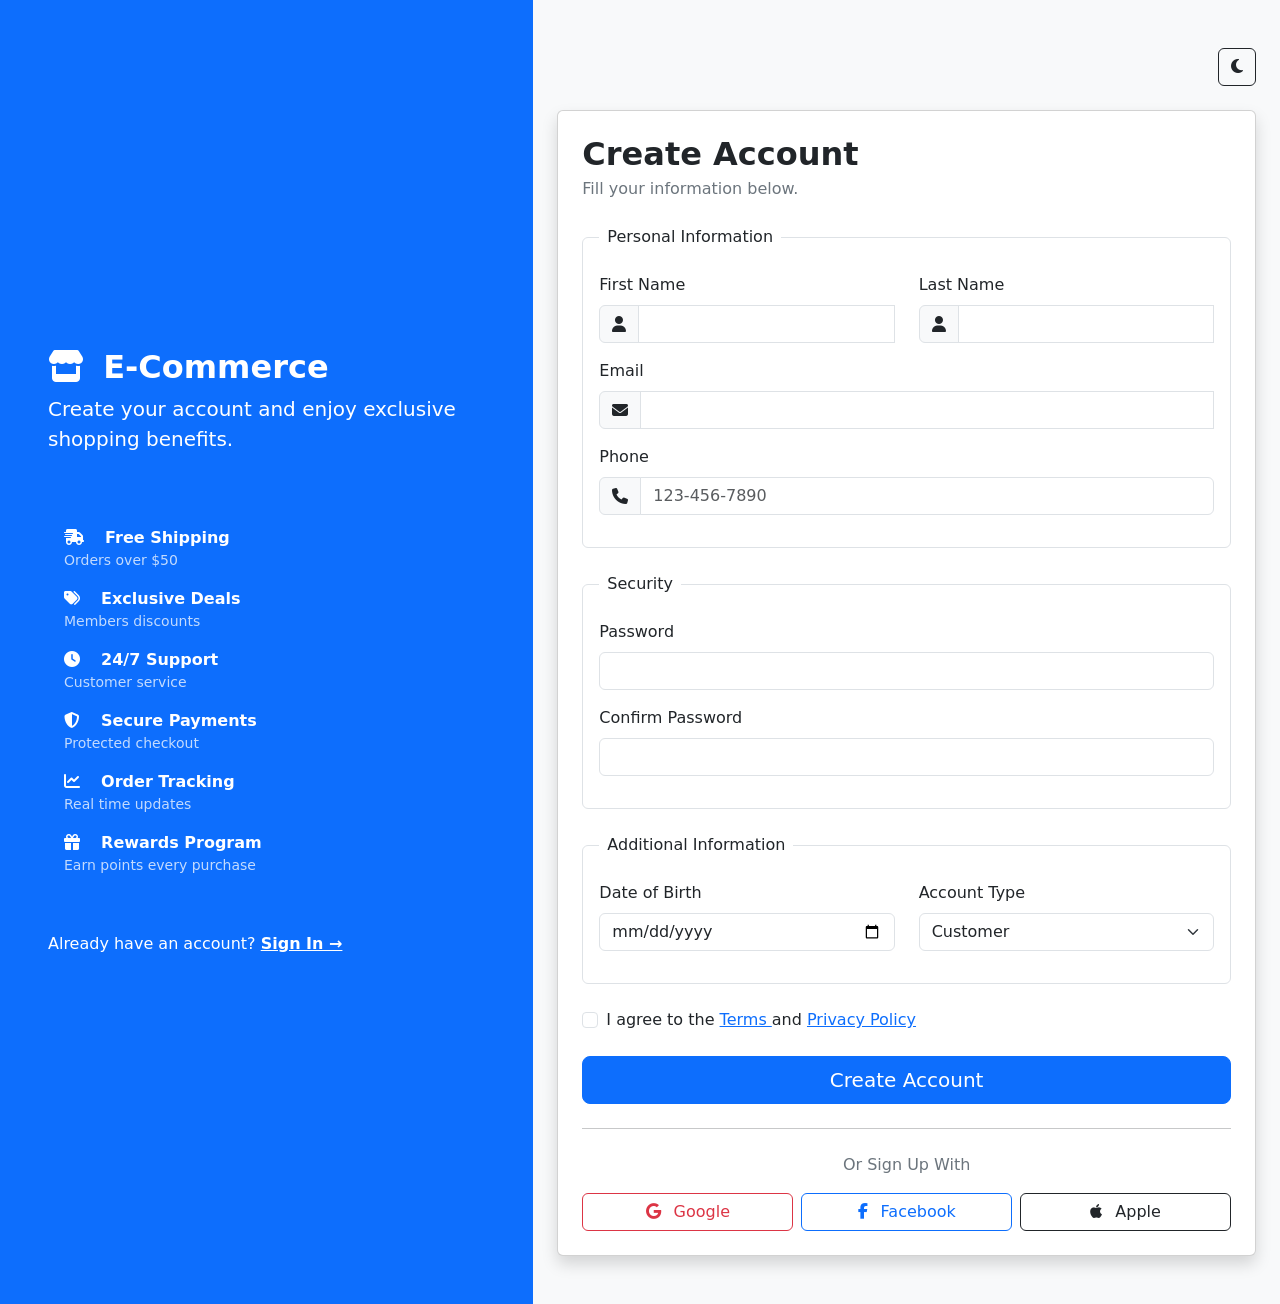
==== commit 41d303a4: "refactor login and register pages and add bootstrap" ====
--- a/FrontEnd/register.html
+++ b/FrontEnd/register.html
@@ -1,419 +1,513 @@
-<!doctype html>
+<!DOCTYPE html>
 <html lang="en">
-  <head>
-    <meta charset="UTF-8" />
-    <meta name="viewport" content="width=device-width, initial-scale=1.0" />
-    <meta
-      name="description"
-      content="Create your account - E-Commerce Platform"
-    />
-    <meta
-      name="theme-color"
-      content="#4f46e5"
-      media="(prefers-color-scheme: light)"
-    />
-    <meta
-      name="theme-color"
-      content="#0b1220"
-      media="(prefers-color-scheme: dark)"
-    />
-    <title>Create Account | E-Commerce Platform</title>
-    <link rel="stylesheet" href="css/normalize.css" />
-    <link rel="stylesheet" href="css/register.css" />
-    <link
-      href="https://fonts.googleapis.com/css2?family=Inter:wght@300;400;500;600;700;800&display=swap"
-      rel="stylesheet"
-    />
-    <link
-      rel="stylesheet"
-      href="https://cdnjs.cloudflare.com/ajax/libs/font-awesome/6.4.0/css/all.min.css"
-    />
-
-    <!-- Prevent flash of incorrect theme -->
-    <script>
-      (function () {
-        const savedTheme = localStorage.getItem("theme");
-        if (savedTheme === "dark") {
-          document.documentElement.setAttribute("data-theme", "dark");
-        } else if (savedTheme === "light") {
-          document.documentElement.removeAttribute("data-theme");
-        } else if (window.matchMedia("(prefers-color-scheme: dark)").matches) {
-          document.documentElement.setAttribute("data-theme", "dark");
-        }
-      })();
-    </script>
-  </head>
-  <body>
-    <!-- Main Container -->
-    <main class="register-container">
-      <!-- Hero Section (Left Side) -->
-      <section class="register-hero" aria-label="Registration Benefits">
-        <div class="hero-content">
-          <div class="brand">
-            <i class="fas fa-store" aria-hidden="true"></i>
-            <h1>E-Commerce</h1>
-          </div>
-
-          <article class="benefits">
-            <h2>Join Our Community</h2>
-            <p>
-              Create an account to enjoy exclusive benefits and a seamless
-              shopping experience.
-            </p>
-
-            <ul class="benefits-list">
-              <li>
-                <i class="fas fa-truck-fast" aria-hidden="true"></i>
-                <div>
-                  <strong>Free Shipping</strong>
-                  <span>On orders over $50</span>
-                </div>
-              </li>
-              <li>
-                <i class="fas fa-tags" aria-hidden="true"></i>
-                <div>
-                  <strong>Exclusive Deals</strong>
-                  <span>Member-only discounts</span>
-                </div>
-              </li>
-              <li>
-                <i class="fas fa-clock" aria-hidden="true"></i>
-                <div>
-                  <strong>24/7 Support</strong>
-                  <span>Dedicated customer service</span>
-                </div>
-              </li>
-              <li>
-                <i class="fas fa-shield-alt" aria-hidden="true"></i>
-                <div>
-                  <strong>Secure Checkout</strong>
-                  <span>Protected payments</span>
-                </div>
-              </li>
-              <li>
-                <i class="fas fa-chart-line" aria-hidden="true"></i>
-                <div>
-                  <strong>Order Tracking</strong>
-                  <span>Real-time updates</span>
-                </div>
-              </li>
-              <li>
-                <i class="fas fa-gift" aria-hidden="true"></i>
-                <div>
-                  <strong>Rewards Program</strong>
-                  <span>Earn points on every purchase</span>
-                </div>
-              </li>
-            </ul>
-          </article>
-
-          <footer class="hero-footer">
-            <p>Already have an account? <a href="index.html">Sign in →</a></p>
-          </footer>
-        </div>
-      </section>
-
-      <!-- Registration Form Section (Right Side) -->
-      <section class="register-form-section" aria-label="Registration Form">
-        <!-- Theme Toggle Button -->
-        <div class="theme-toggle">
-          <button
-            class="theme-btn"
-            id="themeToggle"
-            aria-label="Toggle dark mode"
-          >
-            <i class="fas fa-moon" id="themeIcon"></i>
-          </button>
-        </div>
-
-        <div class="form-container">
-          <header class="form-header">
-            <h2>Create Account</h2>
-            <p>Fill in your details to get started</p>
-          </header>
-
-          <form id="registerForm" class="register-form" novalidate>
-            <!-- Personal Information Fieldset -->
-            <fieldset class="form-fieldset">
-              <legend>Personal Information</legend>
-
-              <div class="form-row">
-                <div class="form-group">
-                  <label for="firstName">
-                    <i class="fas fa-user" aria-hidden="true"></i>
-                    First Name
-                    <span class="required-star">*</span>
-                  </label>
-                  <input
-                    type="text"
-                    id="firstName"
-                    name="firstName"
-                    placeholder="John"
-                    autocomplete="given-name"
-                    required
-                  />
-                  <span class="error-message" id="firstNameError"></span>
-                </div>
-
-                <div class="form-group">
-                  <label for="lastName">
-                    <i class="fas fa-user" aria-hidden="true"></i>
-                    Last Name
-                    <span class="required-star">*</span>
-                  </label>
-                  <input
-                    type="text"
-                    id="lastName"
-                    name="lastName"
-                    placeholder="Doe"
-                    autocomplete="family-name"
-                    required
-                  />
-                  <span class="error-message" id="lastNameError"></span>
-                </div>
-              </div>
-
-              <div class="form-group">
-                <label for="email">
-                  <i class="fas fa-envelope" aria-hidden="true"></i>
-                  Email Address
-                  <span class="required-star">*</span>
-                </label>
-                <input
-                  type="email"
-                  id="email"
-                  name="email"
-                  placeholder="john.doe@example.com"
-                  autocomplete="email"
-                  required
-                />
-                <span class="error-message" id="emailError"></span>
-              </div>
-
-              <div class="form-group">
-                <label for="phone">
-                  <i class="fas fa-phone-alt" aria-hidden="true"></i>
-                  Phone Number
-                  <span class="required-star">*</span>
-                </label>
-                <input
-                  type="tel"
-                  id="phone"
-                  name="phone"
-                  placeholder="+1 234 567 8900"
-                  autocomplete="tel"
-                  required
-                />
-                <span class="error-message" id="phoneError"></span>
-              </div>
-            </fieldset>
-
-            <!-- Security Fieldset -->
-            <fieldset class="form-fieldset">
-              <legend>Security</legend>
-
-              <div class="form-group">
-                <label for="password">
-                  <i class="fas fa-lock" aria-hidden="true"></i>
-                  Password
-                  <span class="required-star">*</span>
-                </label>
-                <div class="input-wrapper">
-                  <input
-                    type="password"
-                    id="password"
-                    name="password"
-                    placeholder="Create a strong password"
-                    autocomplete="new-password"
-                    required
-                  />
-                  <button
-                    type="button"
-                    class="toggle-password"
-                    data-target="password"
-                    aria-label="Toggle password visibility"
-                  >
-                    <i class="fas fa-eye"></i>
-                  </button>
-                </div>
-                <span class="error-message" id="passwordError"></span>
-
-                <!-- Password Strength Meter -->
-                <div class="password-strength" id="passwordStrength">
-                  <div class="strength-meter">
-                    <div class="strength-bar" id="strengthBar"></div>
-                  </div>
-                  <div class="strength-labels">
-                    <span>Weak</span>
-                    <span>Fair</span>
-                    <span>Good</span>
-                    <span>Strong</span>
-                  </div>
-                </div>
-
-                <!-- Password Requirements -->
-                <ul class="password-requirements">
-                  <li id="reqLength">
-                    <i class="fas fa-circle"></i>
-                    <span>At least 6 characters</span>
-                  </li>
-                  <li id="reqLowercase">
-                    <i class="fas fa-circle"></i>
-                    <span>At least one lowercase letter</span>
-                  </li>
-                  <li id="reqUppercase">
-                    <i class="fas fa-circle"></i>
-                    <span>At least one uppercase letter</span>
-                  </li>
-                  <li id="reqNumber">
-                    <i class="fas fa-circle"></i>
-                    <span>At least one number</span>
-                  </li>
-                </ul>
-              </div>
-
-              <div class="form-group">
-                <label for="confirmPassword">
-                  <i class="fas fa-check-circle" aria-hidden="true"></i>
-                  Confirm Password
-                  <span class="required-star">*</span>
-                </label>
-                <div class="input-wrapper">
-                  <input
-                    type="password"
-                    id="confirmPassword"
-                    name="confirmPassword"
-                    placeholder="Confirm your password"
-                    autocomplete="off"
-                    required
-                  />
-                  <button
-                    type="button"
-                    class="toggle-password"
-                    data-target="confirmPassword"
-                    aria-label="Toggle password visibility"
-                  >
-                    <i class="fas fa-eye"></i>
-                  </button>
-                </div>
-                <span class="error-message" id="confirmPasswordError"></span>
-              </div>
-            </fieldset>
-
-            <!-- Additional Information Fieldset -->
-            <fieldset class="form-fieldset">
-              <legend>Additional Information</legend>
-
-              <div class="form-row">
-                <div class="form-group">
-                  <label for="dateOfBirth">
-                    <i class="fas fa-calendar-alt" aria-hidden="true"></i>
-                    Date of Birth
-                    <span class="required-star">*</span>
-                  </label>
-                  <input
-                    type="date"
-                    id="dateOfBirth"
-                    name="dateOfBirth"
-                    required
-                  />
-                  <span class="error-message" id="dateOfBirthError"></span>
-                </div>
-
-                <div class="form-group">
-                  <label for="role">
-                    <i class="fas fa-badge" aria-hidden="true"></i>
-                    Account Type
-                    <span class="required-star">*</span>
-                  </label>
-                  <select id="role" name="role" required>
-                    <option value="" disabled selected>
-                      Select account type
-                    </option>
-                    <option value="Customer">👤 Customer</option>
-                    <option value="Seller">🏪 Seller</option>
-                  </select>
-                  <span class="error-message" id="roleError"></span>
-                </div>
-              </div>
-            </fieldset>
-
-            <!-- Terms and Conditions -->
-            <div class="terms-group">
-              <label class="checkbox-label">
-                <input type="checkbox" id="termsCheckbox" required />
-                <span class="checkmark"></span>
-                <span
-                  >I agree to the
-                  <a href="#" target="_blank">Terms of Service</a> and
-                  <a href="#" target="_blank">Privacy Policy</a></span
-                >
-              </label>
-              <span class="error-message" id="termsError"></span>
-            </div>
-
-            <!-- Submit Button -->
-            <button type="submit" class="register-btn" id="registerBtn">
-              <span class="btn-text">Create Account</span>
-              <span class="btn-loader" style="display: none">
-                <i class="fas fa-spinner fa-spin"></i>
-              </span>
-            </button>
-          </form>
-
-          <!-- Social Registration -->
-          <div class="social-registration">
-            <div class="divider">
-              <span>Or sign up with</span>
-            </div>
-            <div class="social-buttons">
-              <button
-                type="button"
-                class="social-btn google-btn"
-                aria-label="Sign up with Google"
-              >
-                <i class="fab fa-google"></i>
-                Google
-              </button>
-              <button
-                type="button"
-                class="social-btn facebook-btn"
-                aria-label="Sign up with Facebook"
-              >
-                <i class="fab fa-facebook-f"></i>
-                Facebook
-              </button>
-              <button
-                type="button"
-                class="social-btn apple-btn"
-                aria-label="Sign up with Apple"
-              >
-                <i class="fab fa-apple"></i>
-                Apple
-              </button>
-            </div>
-          </div>
-
-          <footer class="form-footer">
-            <p>
-              By creating an account, you agree to our <a href="#">Terms</a> and
-              <a href="#">Privacy Policy</a>
-            </p>
-          </footer>
-        </div>
-      </section>
-    </main>
-
-    <!-- Toast Notification -->
-    <div class="toast" id="toast" role="alert" aria-live="polite">
-      <div class="toast-content">
-        <i class="fas" aria-hidden="true"></i>
-        <span id="toastMessage"></span>
-      </div>
-    </div>
-
-    <!-- JavaScript Files -->
-    <script type="module" src="js/components/register.js"></script>
-    <script type="module" src="js/main.js"></script>
-  </body>
-</html>
+<head>
+<meta charset="UTF-8">
+<meta name="viewport" content="width=device-width, initial-scale=1">
+
+<title>Create Account</title>
+
+<link href="https://cdn.jsdelivr.net/npm/bootstrap@5.3.7/dist/css/bootstrap.min.css" rel="stylesheet">
+
+<link rel="stylesheet"
+href="https://cdnjs.cloudflare.com/ajax/libs/font-awesome/6.7.2/css/all.min.css">
+
+</head>
+
+<body class="bg-body-tertiary">
+
+<main
+ class="container-fluid">
+
+<div class="row min-vh-100">
+
+<!-- LEFT SIDE -->
+
+<section class="col-lg-5 bg-primary text-white d-flex flex-column justify-content-center p-5">
+
+<div class="mb-5">
+
+<h2 class="fw-bold">
+<i class="fa-solid fa-store me-2"></i>
+E-Commerce
+</h2>
+
+<p class="lead">
+Create your account and enjoy exclusive shopping benefits.
+</p>
+
+</div>
+
+<div class="list-group">
+
+<div class="list-group-item border-0 bg-transparent text-white">
+
+<i class="fa-solid fa-truck-fast me-3"></i>
+
+<strong>Free Shipping</strong>
+
+<div class="small opacity-75">
+Orders over $50
+</div>
+
+</div>
+
+<div class="list-group-item border-0 bg-transparent text-white">
+
+<i class="fa-solid fa-tags me-3"></i>
+
+<strong>Exclusive Deals</strong>
+
+<div class="small opacity-75">
+Members discounts
+</div>
+
+</div>
+
+<div class="list-group-item border-0 bg-transparent text-white">
+
+<i class="fa-solid fa-clock me-3"></i>
+
+<strong>24/7 Support</strong>
+
+<div class="small opacity-75">
+Customer service
+</div>
+
+</div>
+
+<div class="list-group-item border-0 bg-transparent text-white">
+
+<i class="fa-solid fa-shield-halved me-3"></i>
+
+<strong>Secure Payments</strong>
+
+<div class="small opacity-75">
+Protected checkout
+</div>
+
+</div>
+
+<div class="list-group-item border-0 bg-transparent text-white">
+
+<i class="fa-solid fa-chart-line me-3"></i>
+
+<strong>Order Tracking</strong>
+
+<div class="small opacity-75">
+Real time updates
+</div>
+
+</div>
+
+<div class="list-group-item border-0 bg-transparent text-white">
+
+<i class="fa-solid fa-gift me-3"></i>
+
+<strong>Rewards Program</strong>
+
+<div class="small opacity-75">
+Earn points every purchase
+</div>
+
+</div>
+
+</div>
+
+<div class="mt-5">
+
+Already have an account?
+
+<a href="index.html"
+class="text-white fw-bold">
+Sign In →
+</a>
+
+</div>
+
+</section>
+
+<!-- RIGHT SIDE -->
+
+<section class="col-lg-7 d-flex align-items-center py-5">
+
+<div class="container">
+
+<div class="d-flex justify-content-end mb-4">
+
+<button
+class="btn btn-outline-dark"
+id="themeBtn">
+
+<i class="fa-solid fa-moon"></i>
+
+</button>
+
+</div>
+
+<div class="card shadow">
+
+<div class="card-body p-4">
+
+<h2 class="fw-bold mb-1">
+Create Account
+</h2>
+
+<p class="text-secondary mb-4">
+Fill your information below.
+</p>
+
+<form id="registerForm">
+
+<!-- PERSONAL -->
+
+<fieldset class="border rounded p-3 mb-4">
+
+<legend class="float-none w-auto px-2 fs-6">
+Personal Information
+</legend>
+
+<div class="row">
+
+<div class="col-md-6 mb-3">
+
+<label for="FirstName" class="form-label">
+
+First Name
+
+</label>
+
+<div class="input-group">
+
+<span class="input-group-text">
+
+<i class="fa fa-user"></i>
+
+</span>
+
+<input
+id="FirstName"
+name="FirstName"
+type="text"
+class="form-control"
+required
+minlength="2"
+maxlength="12">
+
+<div class="invalid-feedback">
+Required
+</div>
+
+</div>
+
+</div>
+
+<div class="col-md-6 mb-3">
+
+<label for="LastName" class="form-label">
+
+Last Name
+
+</label>
+
+<div class="input-group">
+
+<span class="input-group-text">
+
+<i class="fa fa-user"></i>
+
+</span>
+
+<input
+id="LastName"
+name="LastName"
+type="text"
+class="form-control"
+required
+minlength="2"
+maxlength="12">
+
+<div class="invalid-feedback">
+Required
+</div>
+
+</div>
+
+</div>
+
+</div>
+
+<div class="mb-3">
+
+<label for="Email" class="form-label">
+
+Email
+
+</label>
+
+<div class="input-group">
+
+<span class="input-group-text">
+
+<i class="fa fa-envelope"></i>
+
+</span>
+
+<input
+id="Email"
+name="Email"
+type="email"
+class="form-control"
+required>
+
+<div class="invalid-feedback">
+
+Enter valid email
+
+</div>
+
+</div>
+
+</div>
+
+<div class="mb-3">
+
+<label for="Phone" class="form-label">
+
+Phone
+
+</label>
+
+<div class="input-group">
+
+<span class="input-group-text">
+
+<i class="fa fa-phone"></i>
+
+</span>
+
+<input
+id="Phone"
+name="Phone"
+type="tel"
+class="form-control"
+required
+pattern="[0-9]{3}-[0-9]{3}-[0-9]{4}" 
+placeholder="123-456-7890"
+title="Please enter a 10-digit phone number in this format: 123-456-7890">
+
+</div>
+
+</div>
+
+</fieldset>
+
+<!-- SECURITY -->
+
+<fieldset class="border rounded p-3 mb-4">
+
+<legend class="float-none w-auto px-2 fs-6">
+
+Security
+
+</legend>
+
+<div class="mb-3">
+
+<label for="password" class="form-label">
+
+Password
+
+</label>
+
+<div class="input-group">
+
+<input
+name="Password"
+type="password"
+class="form-control"
+id="password"
+required
+pattern="(?=.*\d)(?=.*[a-z])(?=.*[A-Z]).{8,}"
+title="Must contain at least one number and one uppercase and lowercase letter, and at least 8 or more characters">
+
+</div>
+
+</div>
+
+<div class="mb-3">
+
+<label for="confirmPassword" class="form-label">
+
+Confirm Password
+
+</label>
+
+<div class="input-group">
+
+<input
+type="password"
+class="form-control"
+id="confirmPassword"
+required
+pattern="(?=.*\d)(?=.*[a-z])(?=.*[A-Z]).{8,}"
+title="Must contain at least one number and one uppercase and lowercase letter, and at least 8 or more characters">
+
+</div>
+
+</div>
+
+</fieldset>
+
+<!-- EXTRA -->
+
+<fieldset class="border rounded p-3 mb-4">
+
+<legend class="float-none w-auto px-2 fs-6">
+
+Additional Information
+
+</legend>
+
+<div class="row">
+
+<div class="col-md-6 mb-3">
+
+<label for="DateOfBirth" class="form-label">
+
+Date of Birth
+
+</label>
+
+<input
+id="DateOfBirth"
+name="DateOfBirth"
+type="date"
+class="form-control"
+required>
+
+</div>
+
+<div class="col-md-6 mb-3">
+
+<label for="role" class="form-label">
+
+Account Type
+
+</label>
+
+<select
+id="role"
+name="role"
+class="form-select"
+required>
+
+<option selected>
+Customer
+</option>
+
+</select>
+
+</div>
+
+</div>
+
+</fieldset>
+
+<div class="form-check mb-4">
+
+<input
+id="termsCheckbox"
+class="form-check-input"
+type="checkbox"
+required>
+
+<label for="termsCheckbox" class="form-check-label">
+
+I agree to the
+
+<a href="#">
+Terms
+</a>
+
+and
+
+<a href="#">
+Privacy Policy
+</a>
+
+</label>
+
+</div>
+
+<div class="d-grid">
+
+<input type="submit"
+value="Create Account"
+class="btn btn-primary btn-lg">
+
+</div>
+
+</form>
+
+<hr class="my-4">
+
+<p class="text-center text-secondary">
+Or Sign Up With
+</p>
+
+<div class="row g-2">
+
+<div class="col-md-4">
+
+<button class="btn btn-outline-danger w-100">
+
+<i class="fab fa-google me-2"></i>
+
+Google
+
+</button>
+
+</div>
+
+<div class="col-md-4">
+
+<button class="btn btn-outline-primary w-100">
+
+<i class="fab fa-facebook-f me-2"></i>
+
+Facebook
+
+</button>
+
+</div>
+
+<div class="col-md-4">
+
+<button class="btn btn-outline-dark w-100">
+
+<i class="fab fa-apple me-2"></i>
+
+Apple
+
+</button>
+
+</div>
+
+</div>
+
+</div>
+
+</div>
+
+</div>
+
+</section>
+
+</div>
+
+</main>
+
+<script type="module" src="js/pages/register.js"></script>
+
+</body>
+</html>
